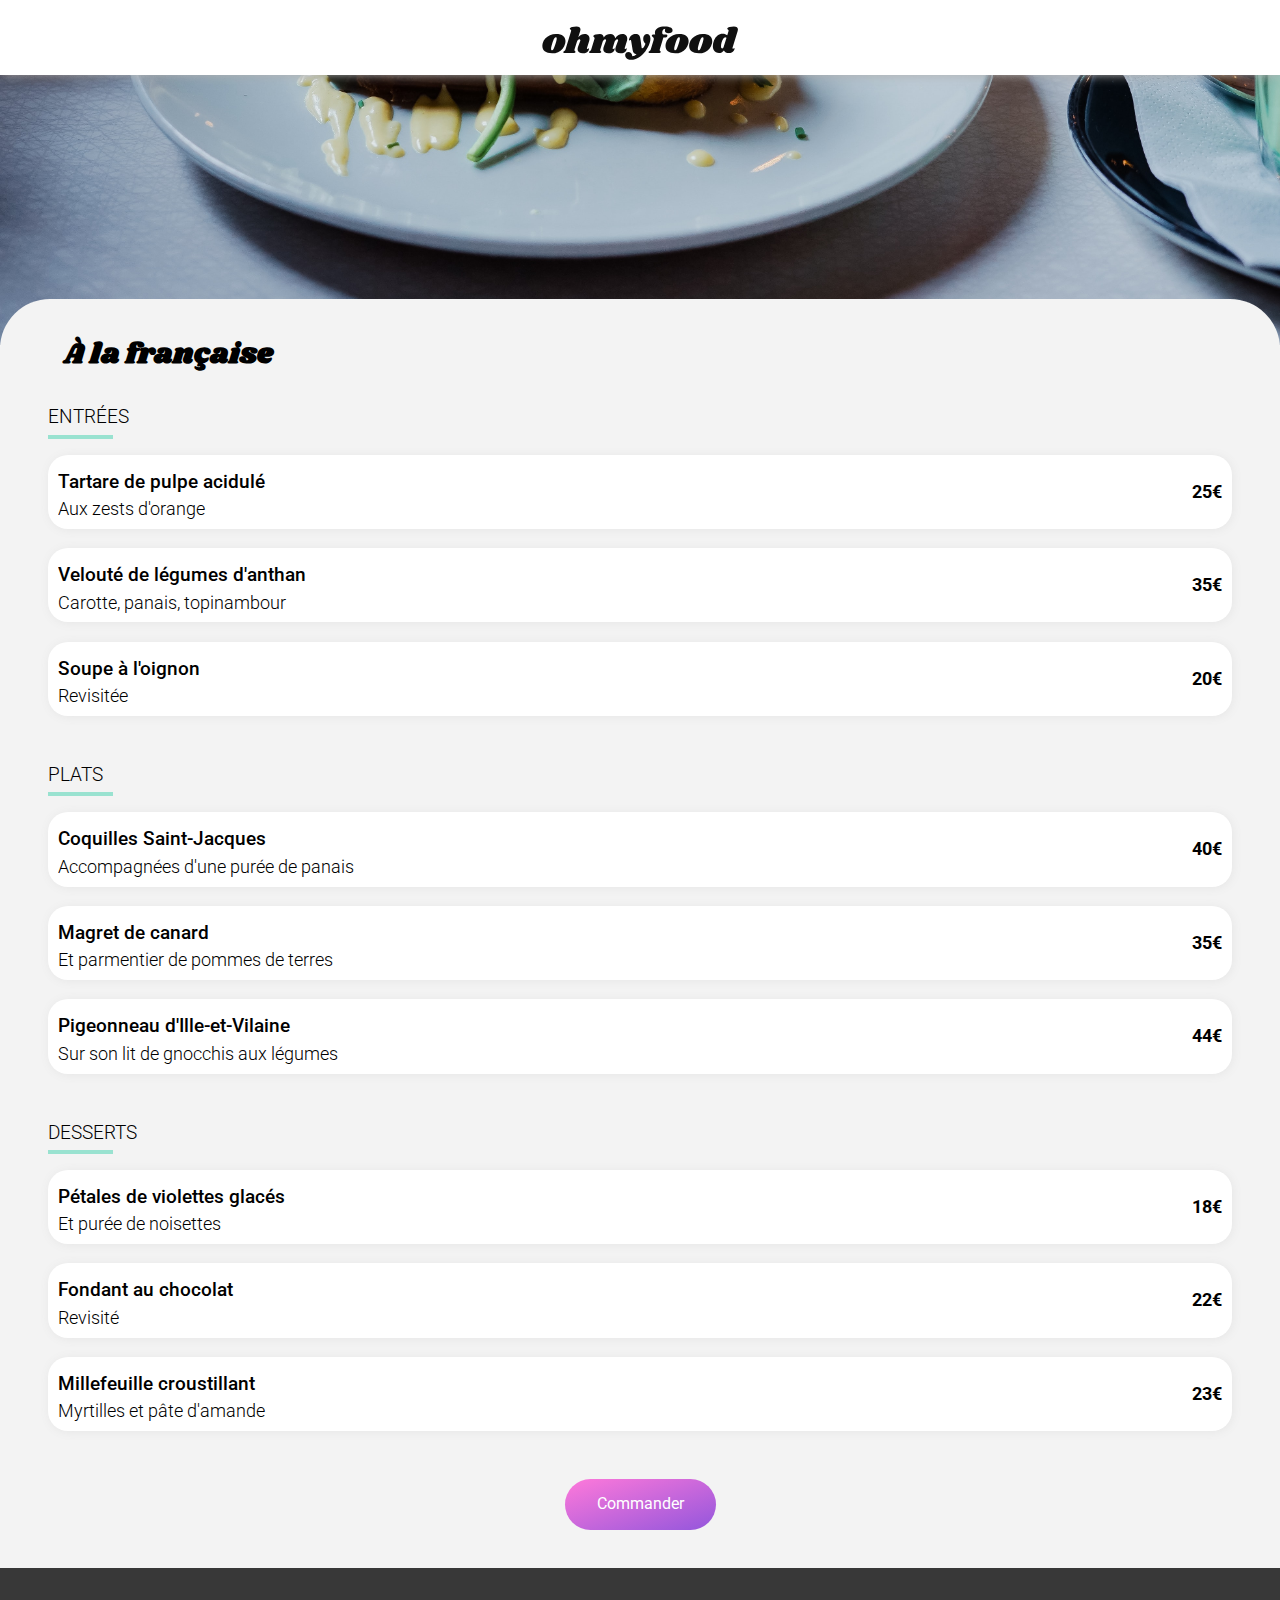
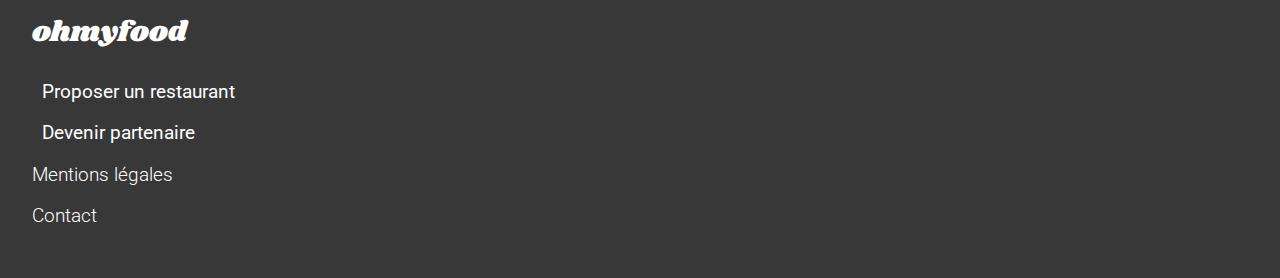
==== a-la-francaise.html @ c0ebdd73 "added animation" ====
<!DOCTYPE html>
<html lang="en">
  <head>
    <meta charset="UTF-8" />
    <meta http-equiv="X-UA-Compatible" content="IE=edge" />
    <meta name="viewport" content="width=device-width, initial-scale=1.0" />
    <title>À la française</title>
    <!--==== CSS ====-->
    <link rel="stylesheet" href="./assets/css/main.css" />
    <!--==== GoogleFont ====-->
    <link
      href="https://fonts.googleapis.com/css2?family=Roboto:wght@300;400;500;700&family=Shrikhand&display=swap"
      rel="stylesheet"
    />
    <!--===== Fontawesom =====-->
    <link
      rel="stylesheet"
      href="https://use.fontawesome.com/releases/v5.15.4/css/all.css"
      integrity="sha384-DyZ88mC6Up2uqS4h/KRgHuoeGwBcD4Ng9SiP4dIRy0EXTlnuz47vAwmeGwVChigm"
      crossorigin="anonymous"
    />
  </head>
  <body>
    <header>
      <a href="index.html" class="header-icon">
        <i class="fas fa-arrow-left"></i>
      </a>
      <a href="index.html" class="header__logo">
        <img src="./assets/img/ohmyfood-svg.svg" alt=""
        />
      </a>
    </header>
    <img src="./assets/img/francaise.jpg" class="main-img" alt="" />
    <section class="menu">
      <div class="menu__title">
        <h1>À la française</h1>
        <i class="far fa-heart"></i>
      </div>
      <div class="menu__card entree">
        <p class="menu__card-title">ENTRÉES</p>
        <div class="menu__card-list">
          <a href="#" class="poulpe">
            <div class="juscon">
              <div class="menu__card-list-text">
                <p class="strong">Tartare de pulpe acidulé</p>
                <p class="light">Aux zests d'orange</p>
              </div>
              <p class="price">25€</p>
            </div>
            <div class="animation">
              <i class="fas fa-check-circle"></i>
            </div>
          </a>
          <a href="#" class="veloute">
            <div class="juscon">
              <div class="menu__card-list-text">
                <p class="strong">Velouté de légumes d'anthan</p>
                <p class="light">Carotte, panais, topinambour</p>
              </div>
              <p class="price">35€</p>
            </div>
            <div class="animation">
              <i class="fas fa-check-circle"></i>
            </div>
          </a>
          <a href="#" class="soupe">
            <div class="juscon">
              <div class="menu__card-list-text">
                <p class="strong">Soupe à l'oignon</p>
                <p class="light">Revisitée</p>
              </div>
              <p class="price">20€</p>
            </div>
            <div class="animation">
              <i class="fas fa-check-circle"></i>
            </div>
          </a>
        </div>
      <div class="menu__card plats">
        <p class="menu__card-title">PLATS</p>
        <div class="menu__card-list">
          <a href="#" class="coquilles">
            <div class="juscon">
              <div class="menu__card-list-text">
                <p class="strong">Coquilles Saint-Jacques</p>
                <p class="light">Accompagnées d'une purée de panais</p>
              </div>
              <p class="price">40€</p>
            </div>
            <div class="animation">
              <i class="fas fa-check-circle"></i>
            </div>
          </a>
          <a href="#" class="magret">
            <div class="juscon">
              <div class="menu__card-list-text">
                <p class="strong">Magret de canard</p>
                <p class="light">Et parmentier de pommes de terres</p>
              </div>
              <p class="price">35€</p>
            </div>
            <div class="animation">
              <i class="fas fa-check-circle"></i>
            </div>
          </a>
          <a href="#" class="pigeonneau">
            <div class="juscon">
              <div class="menu__card-list-text">
                <p class="strong">Pigeonneau d'Ille-et-Vilaine</p>
                <p class="light">Sur son lit de gnocchis aux légumes</p>
              </div>
              <p class="price">44€</p>
            </div>
            <div class="animation">
              <i class="fas fa-check-circle"></i>
            </div>
          </a>
        </div>
      </div>
      <div class="menu__card desserts">
        <p class="menu__card-title">DESSERTS</p>
        <div class="menu__card-list">
          <a href="#" class="petales">
            <div class="juscon">
              <div class="menu__card-list-text">
                <p class="strong">Pétales de violettes glacés</p>
                <p class="light">Et purée de noisettes</p>
              </div>
              <p class="price">18€</p>
            </div>
            <div class="animation">
              <i class="fas fa-check-circle"></i>
            </div>
          </a>
          <a href="#" class="fondant">
            <div class="juscon">
              <div class="menu__card-list-text">
                <p class="strong">Fondant au chocolat</p>
                <p class="light">Revisité</p>
              </div>
              <p class="price">22€</p>
            </div>
            <div class="animation">
              <i class="fas fa-check-circle"></i>
            </div>
          </a>
          <a href="#" class="millefeuille">
            <div class="juscon">
              <div class="menu__card-list-text">
                <p class="strong">Millefeuille croustillant</p>
                <p class="light">Myrtilles et pâte d'amande</p>
              </div>
              <p class="price">23€</p>
            </div>
            <div class="animation">
              <i class="fas fa-check-circle"></i>
            </div>
          </a>
        </div>
      </div>
      <form action="#">
        <button class="commander">Commander</button>
      </form>
    </section>
    <footer>
      <!-- <img class="logo-footer" src="./img/ohmyfood-svg.svg" alt="" /> -->
      <a href="acceuil.html">
        <p class="footer-logo">ohmyfood</p>
      </a>
      <ul>
        <li>
          <a href="#">
            <p><i class="fas fa-utensils"></i>Proposer un restaurant</p></a
          >
        </li>
        <li>
          <a href="#">
            <p><i class="fas fa-hands-helping"></i>Devenir partenaire</p></a
          >
        </li>
        <li>
          <a href="#"><p class="footer__light">Mentions légales</p></a>
        </li>
        <li>
          <a href="#"><p class="footer__light">Contact</p></a>
        </li>
      </ul>
    </footer>
  </body>
</html>
---- assets/css/main.css ----
/*
@include tablet {
  font-size : ...
}  
*/
@keyframes opacity-bg {
  5%, 50%, 80% {
    background: rgba(0, 0, 0, 0.4);
    overflow: hidden;
  }
  0%, 100% {
    background: rgba(0, 0, 0, 0);
  }
}
@keyframes opacity-spinner {
  0%, 50%, 80% {
    opacity: 1;
  }
  100% {
    opacity: 0;
  }
}
@-webkit-keyframes sk-rotate {
  100% {
    -webkit-transform: rotate(360deg);
  }
}
@keyframes sk-rotate {
  100% {
    transform: rotate(360deg);
    -webkit-transform: rotate(360deg);
  }
}
@-webkit-keyframes sk-bounce {
  0%, 100% {
    -webkit-transform: scale(0);
  }
  50% {
    -webkit-transform: scale(1);
  }
}
@keyframes sk-bounce {
  0%, 100% {
    transform: scale(0);
    -webkit-transform: scale(0);
  }
  50% {
    transform: scale(1);
    -webkit-transform: scale(1);
  }
}
@keyframes z-index {
  0%, 50%, 85% {
    position: relative;
    z-index: -1;
  }
}
@keyframes width {
  0% {
    width: 90%;
  }
  100% {
    width: 80%;
  }
}
@keyframes visibility {
  0% {
    visibility: hidden;
    opacity: 0;
    bottom: 10px;
  }
  100% {
    visibility: visible;
    opacity: 1;
    bottom: 0;
  }
}
@keyframes slidein {
  from {
    margin-right: -10%;
  }
  to {
    margin-right: 0%;
  }
}
@keyframes rotate {
  0% {
    transform: rotate(0deg);
  }
  100% {
    transform: rotate(360deg);
  }
}
* {
  font-family: "Roboto", sans-serif;
  font-size: 1rem;
  font-weight: 400;
  color: #000;
}

/*! normalize.css v8.0.1 | MIT License | github.com/necolas/normalize.css */
/* Document
   ========================================================================== */
/**
 * 1. Correct the line height in all browsers.
 * 2. Prevent adjustments of font size after orientation changes in iOS.
 */
html {
  line-height: 1.15;
  /* 1 */
  -webkit-text-size-adjust: 100%;
  /* 2 */
  width: 100%;
  scroll-behavior: smooth;
}

/* Sections
   ========================================================================== */
/**
 * Remove the margin in all browsers.
 */
body {
  margin: 0;
  padding: 0;
  width: 100%;
  text-decoration: none;
  list-style: none;
}

/**
 * Render the `main` element consistently in IE.
 */
main {
  display: block;
}

/**
 * Correct the font size and margin on `h1` elements within `section` and
 * `article` contexts in Chrome, Firefox, and Safari.
 */
h1 {
  font-size: 1.6rem;
  font-weight: 700;
  margin: 0.67em 0;
}

p {
  font-size: 1.2rem;
}

i {
  font-size: 1.2rem;
}

/* Grouping content
   ========================================================================== */
/**
 * 1. Add the correct box sizing in Firefox.
 * 2. Show the overflow in Edge and IE.
 */
hr {
  box-sizing: content-box;
  /* 1 */
  height: 0;
  /* 1 */
  overflow: visible;
  /* 2 */
}

/**
 * 1. Correct the inheritance and scaling of font size in all browsers.
 * 2. Correct the odd `em` font sizing in all browsers.
 */
pre {
  font-family: monospace, monospace;
  /* 1 */
  font-size: 1em;
  /* 2 */
}

/* Text-level semantics
   ========================================================================== */
/**
 * Remove the gray background on active links in IE 10.
 */
a {
  background-color: transparent;
  text-decoration: none;
  list-style: none;
}

/**
 * 1. Remove the bottom border in Chrome 57-
 * 2. Add the correct text decoration in Chrome, Edge, IE, Opera, and Safari.
 */
abbr[title] {
  border-bottom: none;
  /* 1 */
  text-decoration: underline;
  /* 2 */
  text-decoration: underline dotted;
  /* 2 */
}

/**
 * Add the correct font weight in Chrome, Edge, and Safari.
 */
b,
strong {
  font-weight: bolder;
}

/**
 * 1. Correct the inheritance and scaling of font size in all browsers.
 * 2. Correct the odd `em` font sizing in all browsers.
 */
code,
kbd,
samp {
  font-family: monospace, monospace;
  /* 1 */
  font-size: 1em;
  /* 2 */
}

/**
 * Add the correct font size in all browsers.
 */
small {
  font-size: 80%;
}

/**
 * Prevent `sub` and `sup` elements from affecting the line height in
 * all browsers.
 */
sub,
sup {
  font-size: 75%;
  line-height: 0;
  position: relative;
  vertical-align: baseline;
}

sub {
  bottom: -0.25em;
}

sup {
  top: -0.5em;
}

/* Embedded content
   ========================================================================== */
/**
 * Remove the border on images inside links in IE 10.
 */
img {
  border-style: none;
  width: 100%;
}

/* Forms
   ========================================================================== */
/**
 * 1. Change the font styles in all browsers.
 * 2. Remove the margin in Firefox and Safari.
 */
button,
input,
optgroup,
select,
textarea {
  font-family: inherit;
  /* 1 */
  font-size: 100%;
  /* 1 */
  line-height: 1.15;
  /* 1 */
  margin: 0;
  /* 2 */
}

/**
 * Show the overflow in IE.
 * 1. Show the overflow in Edge.
 */
button,
input {
  /* 1 */
  overflow: visible;
}

/**
 * Remove the inheritance of text transform in Edge, Firefox, and IE.
 * 1. Remove the inheritance of text transform in Firefox.
 */
button,
select {
  /* 1 */
  text-transform: none;
}

/**
 * Correct the inability to style clickable types in iOS and Safari.
 */
button,
[type=button],
[type=reset],
[type=submit] {
  -webkit-appearance: button;
}

/**
 * Remove the inner border and padding in Firefox.
 */
button::-moz-focus-inner,
[type=button]::-moz-focus-inner,
[type=reset]::-moz-focus-inner,
[type=submit]::-moz-focus-inner {
  border-style: none;
  padding: 0;
}

/**
 * Restore the focus styles unset by the previous rule.
 */
button:-moz-focusring,
[type=button]:-moz-focusring,
[type=reset]:-moz-focusring,
[type=submit]:-moz-focusring {
  outline: 1px dotted ButtonText;
}

/**
 * Correct the padding in Firefox.
 */
fieldset {
  padding: 0.35em 0.75em 0.625em;
}

/**
 * 1. Correct the text wrapping in Edge and IE.
 * 2. Correct the color inheritance from `fieldset` elements in IE.
 * 3. Remove the padding so developers are not caught out when they zero out
 *    `fieldset` elements in all browsers.
 */
legend {
  box-sizing: border-box;
  /* 1 */
  color: inherit;
  /* 2 */
  display: table;
  /* 1 */
  max-width: 100%;
  /* 1 */
  padding: 0;
  /* 3 */
  white-space: normal;
  /* 1 */
}

/**
 * Add the correct vertical alignment in Chrome, Firefox, and Opera.
 */
progress {
  vertical-align: baseline;
}

/**
 * Remove the default vertical scrollbar in IE 10+.
 */
textarea {
  overflow: auto;
}

/**
 * 1. Add the correct box sizing in IE 10.
 * 2. Remove the padding in IE 10.
 */
[type=checkbox],
[type=radio] {
  box-sizing: border-box;
  /* 1 */
  padding: 0;
  /* 2 */
}

/**
 * Correct the cursor style of increment and decrement buttons in Chrome.
 */
[type=number]::-webkit-inner-spin-button,
[type=number]::-webkit-outer-spin-button {
  height: auto;
}

/**
 * 1. Correct the odd appearance in Chrome and Safari.
 * 2. Correct the outline style in Safari.
 */
[type=search] {
  -webkit-appearance: textfield;
  /* 1 */
  outline-offset: -2px;
  /* 2 */
}

/**
 * Remove the inner padding in Chrome and Safari on macOS.
 */
[type=search]::-webkit-search-decoration {
  -webkit-appearance: none;
}

/**
 * 1. Correct the inability to style clickable types in iOS and Safari.
 * 2. Change font properties to `inherit` in Safari.
 */
::-webkit-file-upload-button {
  -webkit-appearance: button;
  /* 1 */
  font: inherit;
  /* 2 */
}

/* Interactive
   ========================================================================== */
/*
 * Add the correct display in Edge, IE 10+, and Firefox.
 */
details {
  display: block;
}

/*
 * Add the correct display in all browsers.
 */
summary {
  display: list-item;
}

/* Misc
   ========================================================================== */
/**
 * Add the correct display in IE 10+.
 */
template {
  display: none;
}

/**
 * Add the correct display in IE 10.
 */
[hidden] {
  display: none;
}

footer {
  background-color: #383838;
  padding: 2rem;
}
footer .footer-logo {
  color: #fff;
  font-family: "Shrikhand", cursive;
  font-size: 1.8rem;
  padding: 1rem 0;
  margin: 0;
}
footer ul {
  list-style: none;
  padding-left: 0;
}
footer ul li {
  color: #fff;
  display: flex;
  align-items: center;
  margin-bottom: 1.2rem;
}
footer ul li i,
footer ul li p {
  color: #fff;
  margin: 0;
}
footer ul li i {
  margin-right: 0.6rem;
  font-size: 1rem;
}

.footer__light {
  font-weight: 300;
}

header {
  display: flex;
  position: relative;
  justify-content: center;
  align-items: center;
  padding: 2rem 0 1rem;
  box-shadow: 1px 0px 10px #b2b2b2;
  height: 27px;
}
header .header__logo {
  position: absolute;
}
header img {
  width: auto;
}
header a {
  margin: 0 1.2rem;
}
header .header-icon {
  position: absolute;
  margin-right: 92vw;
}

.loading-spinner {
  height: 100vh;
  width: 100vw;
  background: rgba(0, 0, 0, 0);
  animation: 3s none opacity-bg;
  position: absolute;
}

.loading-spinner-wrapper {
  display: flex;
  justify-content: center;
}

.loading-spinner-container {
  margin: auto;
  width: 40px;
  height: 40px;
  top: 50%;
  position: absolute;
  display: flex;
  text-align: center;
  justify-content: center;
  align-items: center;
  -webkit-animation: 3s none sk-rotate;
  animation: 3s none sk-rotate, 3s none opacity-spinner;
  opacity: 0;
}

.loading-spinner-dot1,
.loading-spinner-dot2 {
  width: 60%;
  height: 60%;
  display: inline-block;
  position: absolute;
  top: 0;
  border-radius: 100%;
  -webkit-animation: 2s ease-in-out infinite sk-bouce;
  animation: 2s ease-in-out infinite sk-bounce;
}

.loading-spinner-dot1 {
  background-color: #99e2d0;
}

.loading-spinner-dot2 {
  background-color: #9356dc;
  top: auto;
  bottom: 0;
  -webkit-animation-delay: -1s;
  animation-delay: -1s;
}

.main {
  margin: 0 0 1.2rem;
  display: inline;
  animation: z-index 3s;
}
.main__location {
  display: flex;
  background-color: #e6e6e6;
  align-items: center;
  text-align: center;
  justify-content: center;
}
.main__location i {
  font-size: 1.3rem;
  margin-right: 0.6rem;
}
.main__location p {
  font-size: 1.3rem;
  font-weight: 500;
}
.main__text {
  background-color: #f3f3f3;
  padding: 2rem;
  text-align: center;
}
.main__text h1 {
  margin: 0 2rem;
}
.main__text p {
  color: #383838;
  font-weight: 300;
}
.main__text-btn {
  background: linear-gradient(to bottom right, #ff79da, #9356dc);
  border-radius: 1.8rem;
  padding: 1rem 2rem;
  border: none;
  color: #fff;
}
.main__text-btn:hover {
  cursor: pointer;
  opacity: 0.8;
  box-shadow: 1px 1px 10px #b2b2b2;
  transition: all 0.2s ease;
}

.fonctionnement {
  margin: 3rem 1rem;
  animation: z-index 3s;
}
.fonctionnement__lists {
  display: flex;
  align-items: center;
  width: 100%;
  margin-bottom: 1.2rem;
}
.fonctionnement__lists:hover .fonctionnement__lists-content {
  transition: all 0.5s ease;
  background-color: rgba(147, 86, 220, 0.1);
}
.fonctionnement__lists:hover .fonctionnement__lists-content i {
  color: #9356dc;
  transition: all 0.5s ease;
}
.fonctionnement__lists-number {
  background-color: #9356dc;
  padding: 0.6rem;
  border-radius: 50%;
  color: #fff;
  z-index: 0;
  font-size: 1rem;
  width: 0.9rem;
  height: 0.9rem;
  display: flex;
  align-items: center;
  justify-content: center;
}
.fonctionnement__lists-content {
  display: flex;
  width: 100%;
  align-items: center;
  background-color: #f3f3f3;
  box-shadow: 0px 5px 10px #e6e6e6;
  padding: 1rem 2rem;
  border-radius: 1.8rem;
  margin-left: -15px;
}
.fonctionnement__lists-content i {
  margin-right: 1.2rem;
  color: #838383;
}
.fonctionnement__lists-content p {
  font-weight: 500;
}

.restaurants {
  background-color: #f3f3f3;
  padding: 3rem 1rem;
  position: relative;
  z-index: -1;
}
.restaurants__card {
  position: relative;
  background-color: #fff;
  border-radius: 1.8rem;
  display: inline-block;
  margin-bottom: 1.2rem;
  box-shadow: 1px 1px 10px #e6e6e6;
  width: 100%;
}
.restaurants__card img {
  border-radius: 1.8rem 1.8rem 0 0;
  height: 12rem;
  width: 100%;
  object-fit: cover;
}
.restaurants__card .absolute {
  position: absolute;
  right: 5%;
  background-color: #99e2d0;
  color: #1f7c65;
  padding: 0.6rem;
  border-radius: 0.2666666667rem;
}
.restaurants__card:hover {
  box-shadow: 1px 1px 10px #b2b2b2;
  transition: all 0.5s ease;
}

.restaurants__card-title {
  display: flex;
  align-items: center;
  justify-content: space-between;
  margin: 0 1.2rem;
}
.restaurants__card-title p {
  margin: 0.4rem 0 0.6rem;
  font-weight: 300;
}
.restaurants__card-title .icon-heart i {
  font-size: 1.3rem;
}
.restaurants__card-title .icon-heart .full {
  display: none;
}
.restaurants__card-title .icon-heart > .empty:hover, .restaurants__card-title .icon-heart > .empty:hover::after {
  opacity: 0;
}
.restaurants__card-title .icon-heart > .empty:hover + .full {
  display: inline-block;
  color: transparent;
  background: linear-gradient(to top, #ff79da, #9356dc);
  background: -webkit-linear-gradient(to top, #ff79da, #9356dc);
  background: -moz-linear-gradient(to top, #ff79da, #9356dc);
  -webkit-background-clip: text;
  background-clip: text;
}

@keyframes fill-icon {
  0% {
    background-clip: text;
    background: linear-gradient(to top, #ff79da, #9356dc);
  }
  100% {
    background: linear-gradient(to top, #ff79da, #9356dc);
    background-clip: text;
  }
}
.restaurants > .restaurants__wrapper > .restaurants__card > .restaurants__card-title > .restaurants__card-text > .restaurant__card-title--bold {
  font-weight: 700;
  margin: 0.6rem 0 0;
}

@media only screen and (min-width: 768px) {
  .fonctionnement {
    margin: 4rem 2rem;
  }

  .restaurants {
    padding: 4rem 2rem;
  }
}
@media only screen and (min-width: 1200px) {
  .fonctionnement {
    margin: 5rem 3rem;
  }
  .fonctionnement__wrapper {
    display: flex;
    justify-content: space-around;
  }
  .fonctionnement__wrapper a {
    margin-right: 1rem;
  }

  .restaurants {
    padding: 5rem 3rem;
  }
  .restaurants__wrapper {
    display: grid;
    grid-template-columns: repeat(2, minmax(auto, 50%));
    grid-gap: 1rem;
  }
}
.main-img {
  position: relative;
  z-index: -1;
  object-fit: cover;
  height: 270px;
  object-position: 0% 100%;
}

#enchantee-img {
  object-position: 0% 45%;
}

.menu {
  margin-top: -50px;
  background-color: #f3f3f3;
  border-radius: 50px 50px 0 0;
  padding: 1.2rem;
}
.menu__title {
  display: flex;
  align-items: center;
  justify-content: space-between;
  margin: 0 1rem;
}
.menu__title h1 {
  font-family: "Shrikhand", cursive;
  font-size: 1.8rem;
}
.menu__title i {
  font-size: 1.3rem;
}
.menu__card-title {
  font-size: 1.2rem;
  font-weight: 300;
  margin: 1rem 0;
  border-bottom: 4px solid #99e2d0;
  padding-bottom: 0.4rem;
  width: 65px;
}
.menu__card-list {
  width: 100%;
}

.menu__card-list {
  margin-bottom: 3rem;
}
.menu__card-list-text {
  width: 82%;
}
.menu__card-list-text p {
  overflow: hidden;
  text-overflow: ellipsis;
  white-space: nowrap;
}
.menu__card-list a {
  background-color: #fff;
  box-shadow: 1px 1px 10px #e6e6e6;
  margin-bottom: 1.2rem;
  display: flex;
  justify-content: space-between;
  align-items: center;
  border-radius: 20px;
}
.menu__card-list a .juscon {
  justify-content: space-between;
  display: flex;
  align-items: center;
  width: 100%;
}
.menu__card-list a .price {
  width: 1rem;
}
.menu__card-list a:hover {
  box-shadow: 1px 1px 10px #b2b2b2;
  overflow: hidden;
  transition: all 0.5s ease-in;
}
.menu__card-list a:hover .juscon {
  width: 80%;
  animation: width 0.5s;
}
.menu__card-list a:hover .animation {
  display: inline-block;
  background-color: #99e2d0;
  padding: 1.6rem 1.2rem;
  border-radius: 0 20px 20px 0;
  animation: slidein 0.5s;
}
.menu__card-list a:hover .animation > i {
  color: #fff;
  animation: rotate 0.5s;
}
.menu__card-list a .menu__card-list {
  align-items: last baseline;
  display: flex;
}
.menu__card-list a .price {
  font-size: 1.1rem;
  font-weight: 700;
  margin: 0;
  width: 2.5rem;
}
.menu__card-list a .menu__card-list-text {
  padding: 0.6rem 0 0.6rem 0.6rem;
}
.menu__card-list a .menu__card-list-text p {
  margin: 0.4rem 0 0 0;
}
.menu__card-list a .menu__card-list-text .strong {
  font-weight: 500;
}
.menu__card-list a .menu__card-list-text .light {
  font-weight: 300;
  font-size: 1.1rem;
}
.menu__card-list a p {
  margin: 0.6rem 0;
}

.menu__card-list a .animation {
  display: none;
}
.menu__card-list a .animation i {
  font-size: 1.4rem;
}

.menu form {
  display: flex;
  justify-content: center;
  text-align: center;
  margin: 1.2rem 0;
}
.menu form button {
  background: linear-gradient(to bottom right, #ff79da, #9356dc);
  border-radius: 1.8rem;
  padding: 1rem 2rem;
  border: none;
  color: #fff;
}
.menu form button:hover {
  cursor: pointer;
  opacity: 0.8;
  box-shadow: 1px 1px 10px #b2b2b2;
  transition: all 0.2s ease;
}

.menu__card {
  opacity: 1;
  position: relative;
}

.entree {
  animation: visibility 0.8s ease-in 0.5s;
}

.plats {
  animation: visibility 0.8s ease-in 0.7s;
}

.desserts {
  animation: visibility 0.8s ease-in 1s;
}

@media only screen and (min-width: 768px) {
  .menu {
    padding: 1.2rem 2rem;
  }
  .menu__card-list-text {
    width: 90%;
  }
  .menu__card-list a:hover .juscon {
    width: 100%;
  }
}
@media only screen and (min-width: 1200px) {
  .menu {
    padding: 1.2rem 3rem;
  }
}

/*# sourceMappingURL=main.css.map */
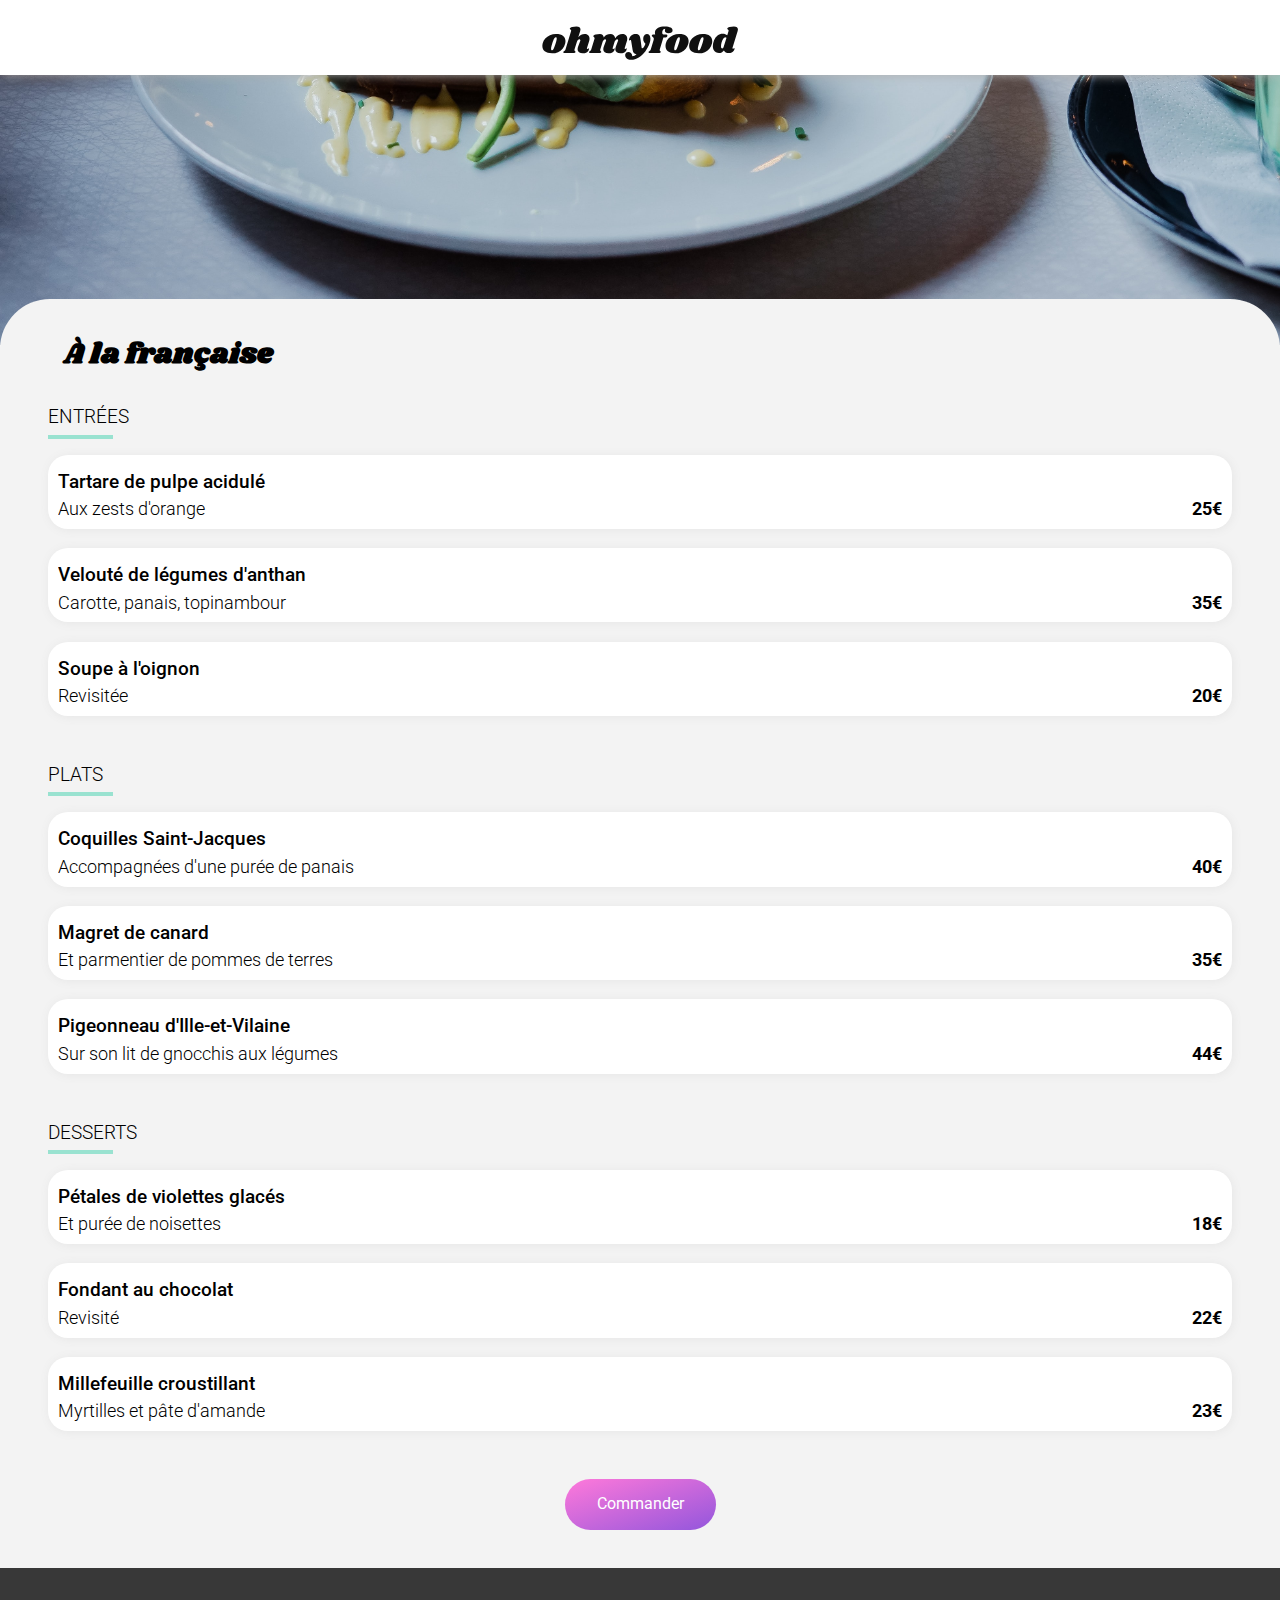
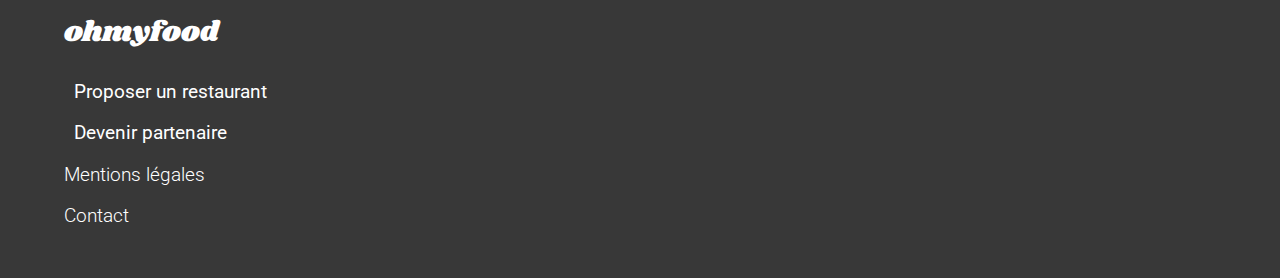
==== commit d56690ec: "modified html" ====
--- a/a-la-francaise.html
+++ b/a-la-francaise.html
@@ -26,15 +26,17 @@
         <i class="fas fa-arrow-left"></i>
       </a>
       <a href="index.html" class="header__logo">
-        <img src="./assets/img/ohmyfood-svg.svg" alt=""
-        />
+        <img src="./assets/img/ohmyfood-svg.svg" alt="" />
       </a>
     </header>
     <img src="./assets/img/francaise.jpg" class="main-img" alt="" />
     <section class="menu">
       <div class="menu__title">
         <h1>À la française</h1>
-        <i class="far fa-heart"></i>
+        <div class="icon-heart">
+          <i class="far fa-heart empty"></i>
+          <i class="fas fa-heart full"></i>
+        </div>
       </div>
       <div class="menu__card entree">
         <p class="menu__card-title">ENTRÉES</p>
@@ -76,6 +78,7 @@
             </div>
           </a>
         </div>
+      </div>
       <div class="menu__card plats">
         <p class="menu__card-title">PLATS</p>
         <div class="menu__card-list">
@@ -182,7 +185,7 @@
           <a href="#"><p class="footer__light">Mentions légales</p></a>
         </li>
         <li>
-          <a href="#"><p class="footer__light">Contact</p></a>
+          <a href="mailto:#"><p class="footer__light">Contact</p></a>
         </li>
       </ul>
     </footer>
--- a/assets/css/main.css
+++ b/assets/css/main.css
@@ -6,9 +6,9 @@
 @keyframes opacity-bg {
   5%, 50%, 80% {
     background: rgba(0, 0, 0, 0.4);
+  }
+  0%, 100% {
     overflow: hidden;
-  }
-  0%, 100% {
     background: rgba(0, 0, 0, 0);
   }
 }
@@ -18,6 +18,11 @@
   }
   100% {
     opacity: 0;
+  }
+}
+@keyframes z-index-spinner {
+  0%, 100% {
+    z-index: 1;
   }
 }
 @-webkit-keyframes sk-rotate {
@@ -67,7 +72,7 @@
   0% {
     visibility: hidden;
     opacity: 0;
-    bottom: 10px;
+    bottom: -10px;
   }
   100% {
     visibility: visible;
@@ -89,6 +94,22 @@
   }
   100% {
     transform: rotate(360deg);
+  }
+}
+@keyframes show-heart {
+  0% {
+    opacity: 0;
+  }
+  100% {
+    opacity: 1;
+  }
+}
+@keyframes hide-heart {
+  0% {
+    opacity: 1;
+  }
+  100% {
+    opacity: 0;
   }
 }
 * {
@@ -490,6 +511,16 @@
   font-weight: 300;
 }
 
+@media only screen and (min-width: 768px) {
+  footer {
+    padding: 2rem 3rem;
+  }
+}
+@media only screen and (min-width: 1200px) {
+  footer {
+    padding: 2rem 4rem;
+  }
+}
 header {
   display: flex;
   position: relative;
@@ -515,15 +546,13 @@
 
 .loading-spinner {
   height: 100vh;
-  width: 100vw;
+  width: 100%;
   background: rgba(0, 0, 0, 0);
-  animation: 3s none opacity-bg;
-  position: absolute;
-}
-
-.loading-spinner-wrapper {
-  display: flex;
-  justify-content: center;
+  animation: 3s none opacity-bg, 2s opacity-spinner;
+  -moz-animation: 3s none opacity-bg;
+  -webkit-animation: 3s none opacity-bg;
+  display: block;
+  background: rgba(0, 0, 0, 0);
 }
 
 .loading-spinner-container {
@@ -531,22 +560,21 @@
   width: 40px;
   height: 40px;
   top: 50%;
+  left: 50%;
+  display: inline-block;
   position: absolute;
-  display: flex;
-  text-align: center;
-  justify-content: center;
-  align-items: center;
   -webkit-animation: 3s none sk-rotate;
-  animation: 3s none sk-rotate, 3s none opacity-spinner;
+  -moz-animation: 3s none sk-rotate;
+  animation: 3s none sk-rotate, 3s none opacity-spinner, z-index-spinner 3s;
   opacity: 0;
 }
 
 .loading-spinner-dot1,
 .loading-spinner-dot2 {
-  width: 60%;
-  height: 60%;
+  width: 50%;
+  height: 50%;
   display: inline-block;
-  position: absolute;
+  position: relative;
   top: 0;
   border-radius: 100%;
   -webkit-animation: 2s ease-in-out infinite sk-bouce;
@@ -565,10 +593,18 @@
   animation-delay: -1s;
 }
 
+.main,
+.fonctionnement,
+.restaurants {
+  animation: z-index 3s;
+  -webkit-animation: z-index 3s;
+  -moz-animation: z-index 3s;
+}
+
 .main {
   margin: 0 0 1.2rem;
-  display: inline;
-  animation: z-index 3s;
+  display: inline-block;
+  width: 100%;
 }
 .main__location {
   display: flex;
@@ -613,7 +649,6 @@
 
 .fonctionnement {
   margin: 3rem 1rem;
-  animation: z-index 3s;
 }
 .fonctionnement__lists {
   display: flex;
@@ -664,7 +699,7 @@
   background-color: #f3f3f3;
   padding: 3rem 1rem;
   position: relative;
-  z-index: -1;
+  z-index: 0;
 }
 .restaurants__card {
   position: relative;
@@ -704,16 +739,24 @@
   margin: 0.4rem 0 0.6rem;
   font-weight: 300;
 }
+.restaurants__card-title .icon-heart {
+  display: flex;
+}
 .restaurants__card-title .icon-heart i {
   font-size: 1.3rem;
 }
+.restaurants__card-title .icon-heart .empty {
+  margin-right: -21px;
+  z-index: 1;
+}
 .restaurants__card-title .icon-heart .full {
-  display: none;
-}
-.restaurants__card-title .icon-heart > .empty:hover, .restaurants__card-title .icon-heart > .empty:hover::after {
   opacity: 0;
 }
+.restaurants__card-title .icon-heart > .empty:hover {
+  animation: hide-heart forwards 1s;
+}
 .restaurants__card-title .icon-heart > .empty:hover + .full {
+  animation: show-heart forwards 1s;
   display: inline-block;
   color: transparent;
   background: linear-gradient(to top, #ff79da, #9356dc);
@@ -723,16 +766,6 @@
   background-clip: text;
 }
 
-@keyframes fill-icon {
-  0% {
-    background-clip: text;
-    background: linear-gradient(to top, #ff79da, #9356dc);
-  }
-  100% {
-    background: linear-gradient(to top, #ff79da, #9356dc);
-    background-clip: text;
-  }
-}
 .restaurants > .restaurants__wrapper > .restaurants__card > .restaurants__card-title > .restaurants__card-text > .restaurant__card-title--bold {
   font-weight: 700;
   margin: 0.6rem 0 0;
@@ -811,11 +844,39 @@
   width: 100%;
 }
 
+.menu .icon-heart {
+  display: flex;
+}
+.menu .icon-heart i {
+  font-size: 1.3rem;
+}
+.menu .icon-heart .empty {
+  margin-right: -21px;
+  z-index: 1;
+}
+.menu .icon-heart .full {
+  opacity: 0;
+}
+.menu .icon-heart > .empty:hover {
+  animation: hide-heart forwards 1s;
+  cursor: pointer;
+}
+.menu .icon-heart > .empty:hover + .full {
+  animation: show-heart forwards 1s;
+  display: inline-block;
+  color: transparent;
+  background: linear-gradient(to top, #ff79da, #9356dc);
+  background: -webkit-linear-gradient(to top, #ff79da, #9356dc);
+  background: -moz-linear-gradient(to top, #ff79da, #9356dc);
+  -webkit-background-clip: text;
+  background-clip: text;
+}
+
 .menu__card-list {
   margin-bottom: 3rem;
 }
 .menu__card-list-text {
-  width: 82%;
+  width: 80%;
 }
 .menu__card-list-text p {
   overflow: hidden;
@@ -867,8 +928,10 @@
 .menu__card-list a .price {
   font-size: 1.1rem;
   font-weight: 700;
-  margin: 0;
+  margin: 0 0 0.6rem 0;
   width: 2.5rem;
+  display: flex;
+  align-self: flex-end;
 }
 .menu__card-list a .menu__card-list-text {
   padding: 0.6rem 0 0.6rem 0.6rem;
@@ -924,11 +987,11 @@
 }
 
 .plats {
-  animation: visibility 0.8s ease-in 0.7s;
+  animation: visibility 0.8s ease-in 1s;
 }
 
 .desserts {
-  animation: visibility 0.8s ease-in 1s;
+  animation: visibility 0.8s ease-in 1.5s;
 }
 
 @media only screen and (min-width: 768px) {
